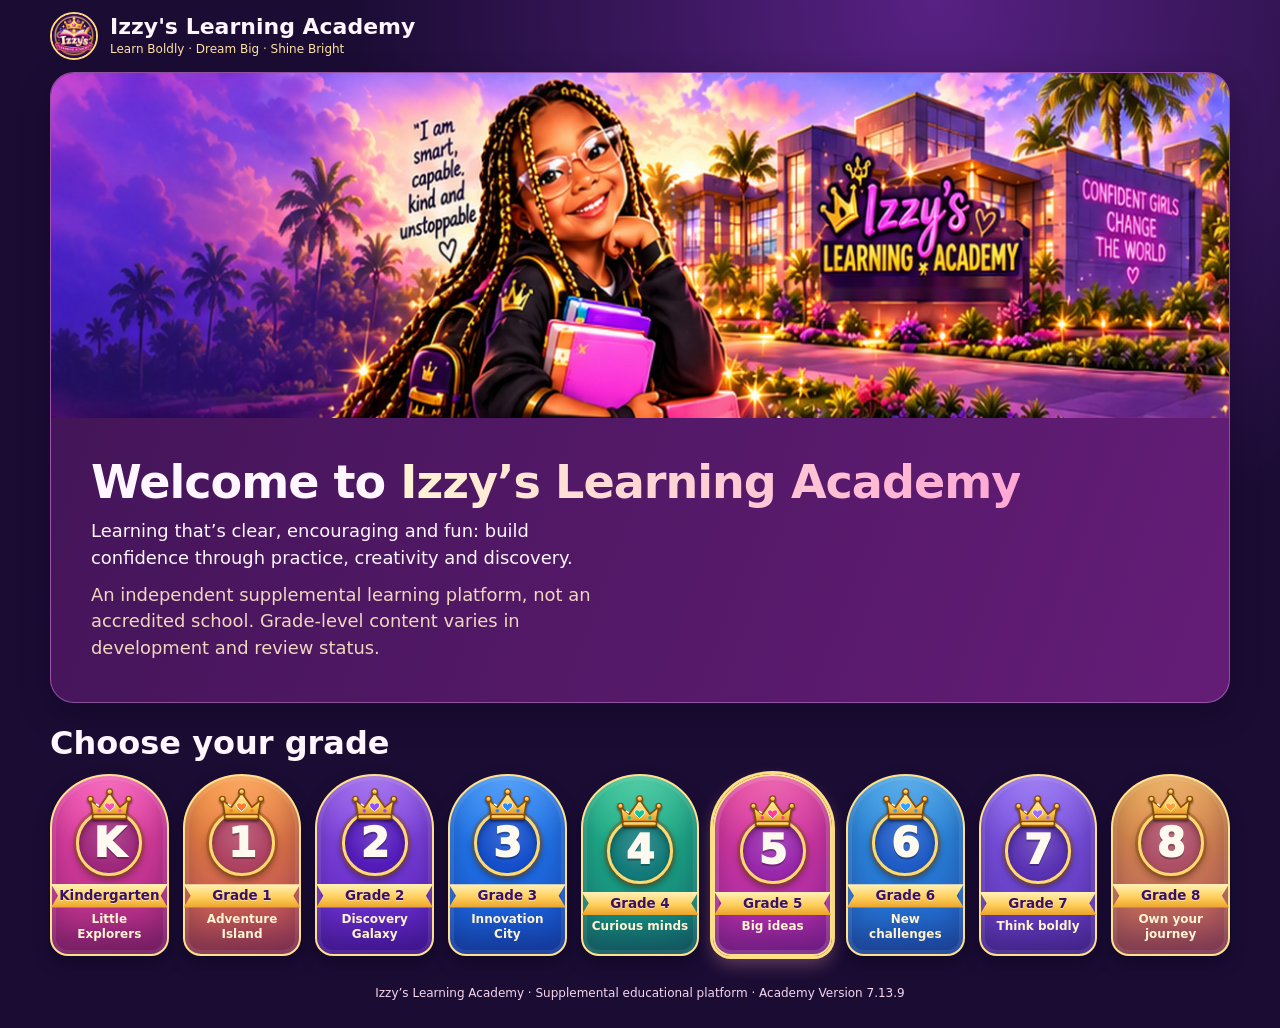
==== index.html @ f44426f5 "V7.13.9: wider Izzy picture in the Level circle (it was too zoomed in) The Level chip's picture was " ====
<!doctype html><html lang="en"><head><meta charset="utf-8"><meta name="viewport" content="width=device-width,initial-scale=1,viewport-fit=cover"><meta name="color-scheme" content="dark"><title>Welcome • Izzy's Learning Academy</title><meta name="description" content="Izzy's Learning Academy: choose your grade, Kindergarten to Grade 8. An independent supplemental learning platform, not an accredited school."><style>
/* V7.13.1 Welcome (Dad, Oct 23–26): one short page. Header → the full Izzy scene with the welcome → one "Choose your grade" grid of gold-crown grade badges (Dad chose B, Oct 26). */
:root{--bg:#1b0c34;--panel:#2a1248;--text:#fff6ff;--muted:#e5ccf2;--gold:#ffdb83;--focus:#fff0a6;color-scheme:dark}
*{box-sizing:border-box}body{margin:0;background:radial-gradient(circle at 73% 0%,#582184 0,transparent 42%),var(--bg);color:var(--text);font:500 16px/1.5 system-ui,-apple-system,"Segoe UI",sans-serif}
a{color:inherit;text-decoration:none}a:focus-visible{outline:4px solid var(--focus);outline-offset:3px}
.shell{width:min(1180px,100% - 32px);margin-inline:auto}
.header{padding-block:12px}.identity{display:flex;align-items:center;gap:12px}.identity img{width:48px;height:48px;object-fit:cover;border-radius:50%;border:2px solid #ffd77d}.identity b{display:block;font-size:clamp(17px,2vw,22px);line-height:1.2}.identity small{display:block;font-size:12px;color:#ffe2a3}
.hero{display:grid;grid-template-columns:1fr;border:1px solid #e99df36e;border-radius:24px;overflow:hidden;background:linear-gradient(110deg,#411456,#641d77);box-shadow:0 12px 30px #10052070}
.hero-copy{padding:clamp(20px,3.4vw,40px);display:flex;flex-direction:column;justify-content:center;gap:10px}
.hero h1{font-size:clamp(30px,3.6vw,48px);line-height:1.08;letter-spacing:-1px;margin:0;text-wrap:balance}.hero h1 span{background:linear-gradient(100deg,#fff5d5,#ffa7d4);-webkit-background-clip:text;background-clip:text;color:transparent}
.hero p{margin:0;font-size:clamp(15px,1.4vw,18px);max-width:520px}
.fine{font-size:12px;color:#ffe7c7;opacity:.92}
.hero{align-items:center}.hero picture,.hero img{display:block;width:100%;height:auto}.hero picture{align-self:stretch;display:flex;align-items:center;background:#2b1047} /* the whole scene at its own shape, never cropped or stretched */
.choose{margin:22px 0 10px}.choose h2{margin:0 0 12px;font-size:clamp(22px,3vw,32px);line-height:1.15}
.grades{display:grid;grid-template-columns:repeat(9,minmax(0,1fr));gap:12px}
.gradecard{position:relative;display:flex;flex-direction:column;align-items:center;justify-content:center;text-align:center;aspect-ratio:1;padding:8px;border-radius:18px;overflow:hidden;border:2px solid #f5d99b;background:radial-gradient(circle at 30% 18%,#ffffff40,transparent 55%),linear-gradient(150deg,var(--top),var(--bottom));box-shadow:inset 0 -18px 30px #12052a55,0 6px 14px #07001966;transition:transform .15s,border-color .15s}
.gradecard:hover{transform:translateY(-3px);border-color:#fff6d6}
.gradecard .crown{display:block;width:clamp(22px,2.4vw,30px);height:auto;filter:drop-shadow(0 2px 2px #0006)}
.gradecard .num{display:block;font-weight:950;font-size:clamp(34px,4vw,50px);line-height:1;color:#fff8e0;text-shadow:0 3px 0 #0003,0 0 14px #fff6;margin:2px 0}
.gradecard .label{display:flex;flex-direction:column;gap:1px}
.gradecard .name{font-weight:900;font-size:clamp(12px,1.2vw,15px);line-height:1.15}.gradecard small{font-size:clamp(10.5px,1vw,12.5px);line-height:1.25;color:#fff2c9}
.gradecard.g5{box-shadow:inset 0 -18px 30px #12052a55,0 0 0 3px #ffdf84,0 6px 16px #ffafbd40}
.footer{padding:18px 0 26px;color:#f8d6ec;font-size:12px;text-align:center}
@media(min-width:1101px){.hero picture{order:-1}.gradecard{aspect-ratio:auto;padding:12px 6px}}@media(max-width:1100px){.grades{grid-template-columns:repeat(5,minmax(0,1fr))}}
@media(max-width:760px){.hero{grid-template-columns:1fr}.hero picture{order:-1}.grades{grid-template-columns:repeat(3,minmax(0,1fr));gap:10px}}
@media(max-width:430px){.shell{width:min(100% - 24px,1180px)}.hero{border-radius:18px}.hero-copy{padding:16px 16px 18px;gap:8px}.hero h1{font-size:27px}.hero p{font-size:15px}.gradecard{border-radius:14px}.gradecard .num{font-size:38px}.gradecard .name{font-size:12.5px}.gradecard small{font-size:10.5px}}
@media(prefers-reduced-motion:reduce){.gradecard{transition:none}.gradecard:hover{transform:none}}

/* V7.13.4 royal crest grade badges */
.grades{gap:14px}
.gradecard{position:relative;display:flex;flex-direction:column;align-items:center;text-align:center;padding:10px 6px 12px;border-radius:50% 50% 18px 18px / 54px 54px 18px 18px;overflow:visible;
 border:2px solid #ffe08c;background:radial-gradient(120% 70% at 50% 0%,#ffffff38,transparent 60%),linear-gradient(170deg,var(--top),var(--bottom));
 box-shadow:inset 0 0 0 4px #ffffff14,inset 0 -22px 30px #12052a55,0 8px 16px #07001970;transition:transform .15s,box-shadow .15s;min-height:0;aspect-ratio:auto}
.gradecard:hover{transform:translateY(-3px);box-shadow:inset 0 0 0 4px #ffffff22,inset 0 -22px 30px #12052a55,0 12px 22px #07001990}
.gradecard .crest-crown{display:block;width:clamp(38px,46%,54px);height:auto;margin:2px 0 -10px;position:relative;z-index:2;filter:drop-shadow(0 2px 1px #0007)}
.gradecard .medal{display:grid;place-items:center;width:clamp(58px,64%,76px);aspect-ratio:1;border-radius:50%;
 background:radial-gradient(circle at 50% 38%,#ffffff2b,transparent 62%),radial-gradient(circle,var(--bottom) 60%,#00000040 100%);
 border:3px solid #ffd970;box-shadow:0 0 0 3px #8a4b0566,inset 0 3px 6px #0005,0 4px 8px #0006}
.gradecard .num{display:block;font-weight:950;font-size:clamp(30px,3.2vw,42px);line-height:1;color:#fffaf0;text-shadow:0 2px 0 #0004;margin:0}
.gradecard .label{display:flex;flex-direction:column;align-items:center;gap:4px;width:100%;margin-top:8px}
.gradecard .name{position:relative;display:block;width:calc(100% + 14px);padding:4px 8px;font-weight:900;font-size:clamp(11.5px,1.05vw,13.5px);line-height:1.15;color:#3a1064;
 background:linear-gradient(180deg,#fff1b8,#ffcf5c 55%,#eaa22a);clip-path:polygon(0 0,100% 0,94% 50%,100% 100%,0 100%,6% 50%);text-shadow:0 1px 0 #fff8}
.gradecard small{font-size:clamp(10.5px,.95vw,12px);line-height:1.25;color:#fff3d1;font-weight:700}
.gradecard.g5{box-shadow:inset 0 0 0 4px #ffffff22,inset 0 -22px 30px #12052a55,0 0 0 3px #ffdf84,0 8px 18px #ffafbd50}
@media(max-width:430px){.gradecard .num{font-size:34px}.gradecard .name{font-size:12px}.gradecard small{font-size:10.5px}.gradecard{border-radius:50% 50% 14px 14px / 44px 44px 14px 14px}}
@media(prefers-reduced-motion:reduce){.gradecard{transition:none}.gradecard:hover{transform:none}}
</style></head><body>
<header class="header"><div class="shell identity"><img src="assets/academy-logo.png" alt="Izzy's Learning Academy logo" width="48" height="48"><div><b>Izzy's Learning Academy</b><small>Learn Boldly · Dream Big · Shine Bright</small></div></div></header>
<main class="shell">
<section class="hero" aria-label="Welcome"><div class="hero-copy"><h1>Welcome to <span>Izzy’s Learning Academy</span></h1><p>Learning that’s clear, encouraging and fun: build confidence through practice, creativity and discovery.</p><p class="fine">An independent supplemental learning platform, not an accredited school. Grade-level content varies in development and review status.</p></div>
<picture><img src="assets/dash/g5-banner.jpg" width="2400" height="703" alt="Izzy smiling with her books in front of the Academy campus at sunset"></picture></section>
<svg width="0" height="0" style="position:absolute" aria-hidden="true" focusable="false"><defs><linearGradient id="ilaGold" x1="0" y1="0" x2="0" y2="1"><stop offset="0" stop-color="#fff3bf"/><stop offset=".45" stop-color="#ffd25e"/><stop offset="1" stop-color="#d98a14"/></linearGradient><symbol id="ilaCrown" viewBox="0 0 64 44"><path d="M6 16l12 10 14-20 14 20 12-10-4 24H10z" fill="url(#ilaGold)" stroke="#8a4b05" stroke-width="2.2" stroke-linejoin="round"/><rect x="9" y="36" width="46" height="6" rx="3" fill="url(#ilaGold)" stroke="#8a4b05" stroke-width="2"/><circle cx="6" cy="15" r="3.6" fill="url(#ilaGold)" stroke="#8a4b05" stroke-width="1.8"/><circle cx="32" cy="5" r="3.8" fill="url(#ilaGold)" stroke="#8a4b05" stroke-width="1.8"/><circle cx="58" cy="15" r="3.6" fill="url(#ilaGold)" stroke="#8a4b05" stroke-width="1.8"/><path d="M32 22c-3-4-9-1-6 4l6 6 6-6c3-5-3-8-6-4z" fill="currentColor" stroke="#fff" stroke-width="1.2"/><circle cx="18" cy="31" r="2.4" fill="currentColor"/><circle cx="46" cy="31" r="2.4" fill="currentColor"/><path d="M14 22l3 2" stroke="#fffbe6" stroke-width="2" stroke-linecap="round"/></symbol></defs></svg><section class="choose" id="choose" aria-labelledby="chooseLabel"><h2 id="chooseLabel">Choose your grade</h2><div class="grades">
<a class="gradecard" style="--top:#f948b0;--bottom:#9f287c" href="academy.html?grade=K" aria-label="Open the Kindergarten dashboard"><svg class="crest-crown" viewBox="0 0 64 44" style="color:#ff4fae" aria-hidden="true"><use href="#ilaCrown"/></svg><span class="medal" aria-hidden="true"><span class="num">K</span></span><span class="label"><span class="name">Kindergarten</span><small>Little Explorers</small></span></a>
<a class="gradecard" style="--top:#ff9735;--bottom:#ae4262" href="academy.html?grade=1" aria-label="Open the Grade 1 dashboard"><svg class="crest-crown" viewBox="0 0 64 44" style="color:#ff7a2f" aria-hidden="true"><use href="#ilaCrown"/></svg><span class="medal" aria-hidden="true"><span class="num">1</span></span><span class="label"><span class="name">Grade 1</span><small>Adventure Island</small></span></a>
<a class="gradecard" style="--top:#9457ed;--bottom:#531bba" href="academy.html?grade=2" aria-label="Open the Grade 2 dashboard"><svg class="crest-crown" viewBox="0 0 64 44" style="color:#8f52ff" aria-hidden="true"><use href="#ilaCrown"/></svg><span class="medal" aria-hidden="true"><span class="num">2</span></span><span class="label"><span class="name">Grade 2</span><small>Discovery Galaxy</small></span></a>
<a class="gradecard" style="--top:#298afa;--bottom:#154fcb" href="academy.html?grade=3" aria-label="Open the Grade 3 dashboard"><svg class="crest-crown" viewBox="0 0 64 44" style="color:#2a8bff" aria-hidden="true"><use href="#ilaCrown"/></svg><span class="medal" aria-hidden="true"><span class="num">3</span></span><span class="label"><span class="name">Grade 3</span><small>Innovation City</small></span></a>
<a class="gradecard" style="--top:#25c38e;--bottom:#127a79" href="academy.html?grade=4" aria-label="Open the Grade 4 dashboard"><svg class="crest-crown" viewBox="0 0 64 44" style="color:#19c29a" aria-hidden="true"><use href="#ilaCrown"/></svg><span class="medal" aria-hidden="true"><span class="num">4</span></span><span class="label"><span class="name">Grade 4</span><small>Curious minds</small></span></a>
<a class="gradecard g5" style="--top:#ee3f9a;--bottom:#9827ab" href="academy.html" aria-label="Open the Grade 5 dashboard"><svg class="crest-crown" viewBox="0 0 64 44" style="color:#ff3d93" aria-hidden="true"><use href="#ilaCrown"/></svg><span class="medal" aria-hidden="true"><span class="num">5</span></span><span class="label"><span class="name">Grade 5</span><small>Big ideas</small></span></a>
<a class="gradecard" style="--top:#329ce6;--bottom:#1f5cc6" href="academy.html?grade=6" aria-label="Open the Grade 6 dashboard"><svg class="crest-crown" viewBox="0 0 64 44" style="color:#2fa3ff" aria-hidden="true"><use href="#ilaCrown"/></svg><span class="medal" aria-hidden="true"><span class="num">6</span></span><span class="label"><span class="name">Grade 6</span><small>New challenges</small></span></a>
<a class="gradecard" style="--top:#8960f4;--bottom:#5931b3" href="academy.html?grade=7" aria-label="Open the Grade 7 dashboard"><svg class="crest-crown" viewBox="0 0 64 44" style="color:#9a6bff" aria-hidden="true"><use href="#ilaCrown"/></svg><span class="medal" aria-hidden="true"><span class="num">7</span></span><span class="label"><span class="name">Grade 7</span><small>Think boldly</small></span></a>
<a class="gradecard" style="--top:#eba342;--bottom:#ad4f66" href="academy.html?grade=8" aria-label="Open the Grade 8 dashboard"><svg class="crest-crown" viewBox="0 0 64 44" style="color:#ff9f3a" aria-hidden="true"><use href="#ilaCrown"/></svg><span class="medal" aria-hidden="true"><span class="num">8</span></span><span class="label"><span class="name">Grade 8</span><small>Own your journey</small></span></a>
</div></section></main>
<footer class="footer">Izzy’s Learning Academy · Supplemental educational platform · Academy Version 7.13.9</footer></body></html>
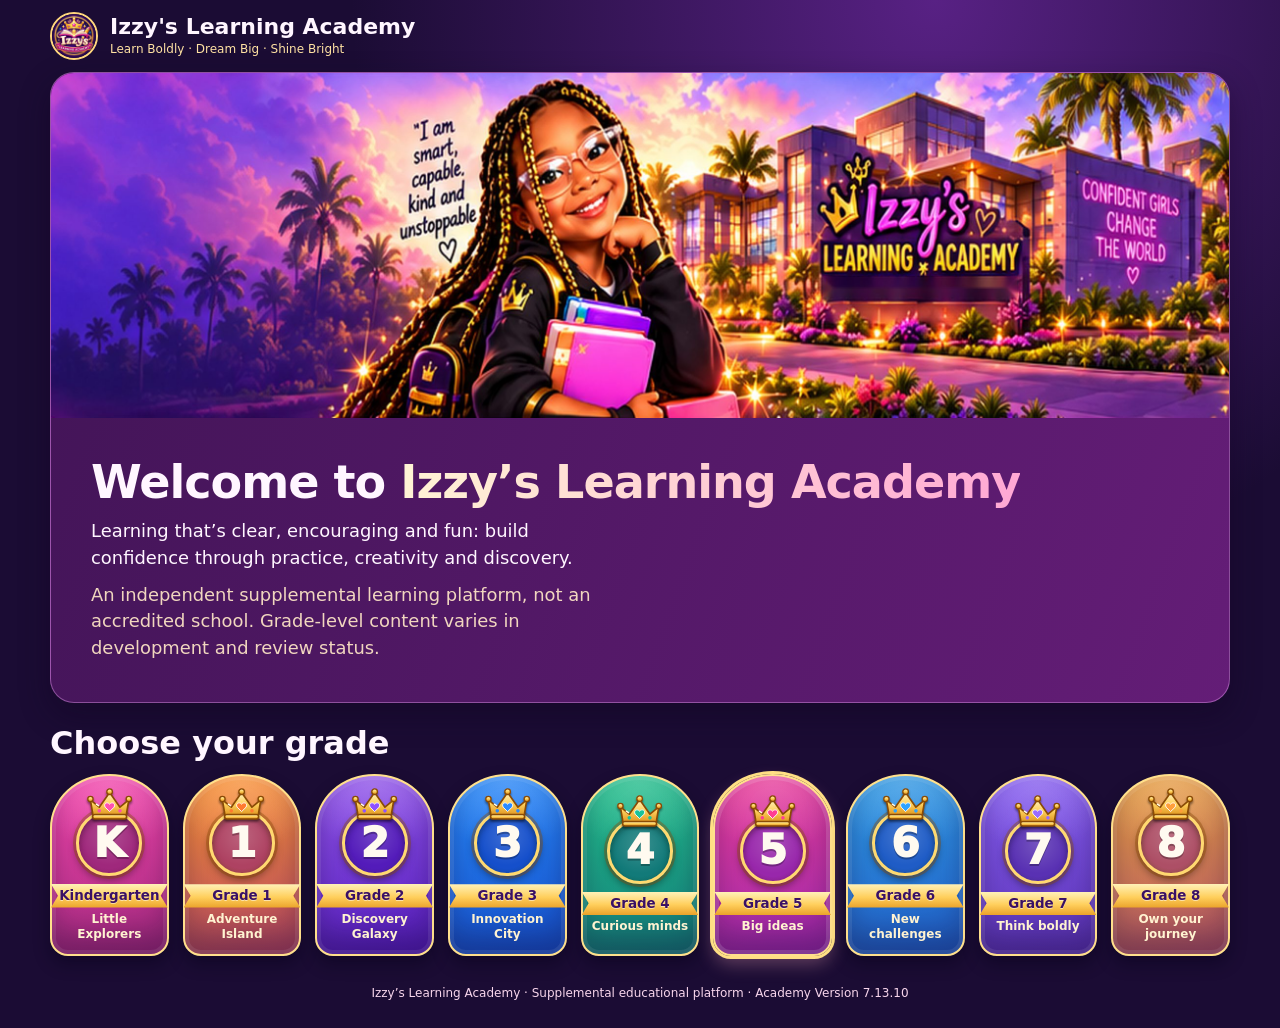
==== commit f75b3940: "V7.13.10: new Grade 4, 6, 7, 8 banners with Izzy growing up - Grade 4 Discovery Garden, Grade 6 Make" ====
--- a/index.html
+++ b/index.html
@@ -60,4 +60,4 @@
 <a class="gradecard" style="--top:#8960f4;--bottom:#5931b3" href="academy.html?grade=7" aria-label="Open the Grade 7 dashboard"><svg class="crest-crown" viewBox="0 0 64 44" style="color:#9a6bff" aria-hidden="true"><use href="#ilaCrown"/></svg><span class="medal" aria-hidden="true"><span class="num">7</span></span><span class="label"><span class="name">Grade 7</span><small>Think boldly</small></span></a>
 <a class="gradecard" style="--top:#eba342;--bottom:#ad4f66" href="academy.html?grade=8" aria-label="Open the Grade 8 dashboard"><svg class="crest-crown" viewBox="0 0 64 44" style="color:#ff9f3a" aria-hidden="true"><use href="#ilaCrown"/></svg><span class="medal" aria-hidden="true"><span class="num">8</span></span><span class="label"><span class="name">Grade 8</span><small>Own your journey</small></span></a>
 </div></section></main>
-<footer class="footer">Izzy’s Learning Academy · Supplemental educational platform · Academy Version 7.13.9</footer></body></html>
+<footer class="footer">Izzy’s Learning Academy · Supplemental educational platform · Academy Version 7.13.10</footer></body></html>
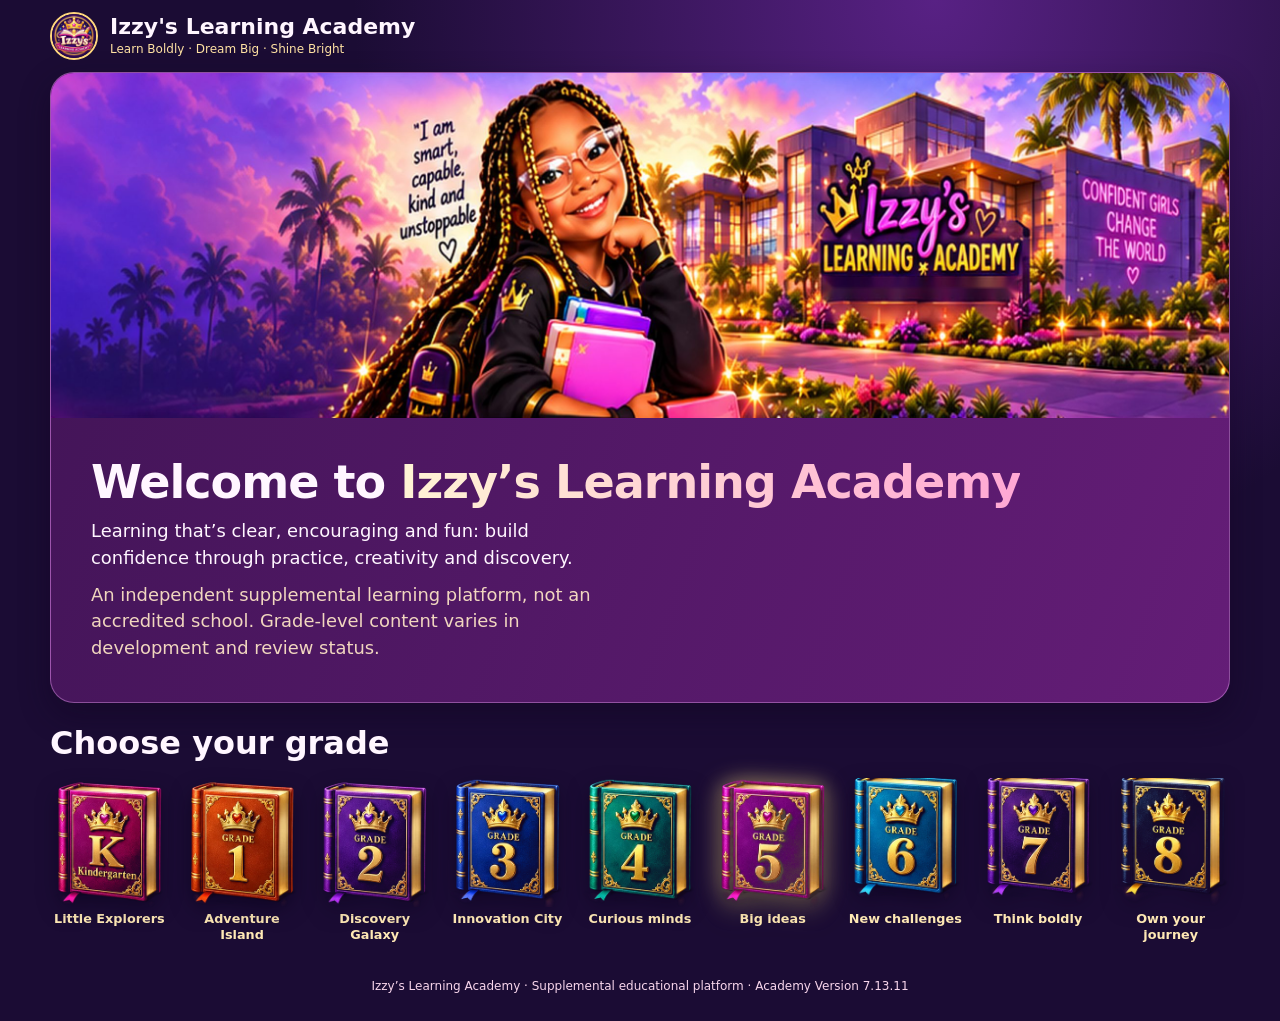
==== commit 5c8b94b2: "V7.13.11: Welcome page grade choices are the Royal Library Books Dad chose Option C: nine 3D hardcov" ====
--- a/index.html
+++ b/index.html
@@ -1,5 +1,5 @@
 <!doctype html><html lang="en"><head><meta charset="utf-8"><meta name="viewport" content="width=device-width,initial-scale=1,viewport-fit=cover"><meta name="color-scheme" content="dark"><title>Welcome • Izzy's Learning Academy</title><meta name="description" content="Izzy's Learning Academy: choose your grade, Kindergarten to Grade 8. An independent supplemental learning platform, not an accredited school."><style>
-/* V7.13.1 Welcome (Dad, Oct 23–26): one short page. Header → the full Izzy scene with the welcome → one "Choose your grade" grid of gold-crown grade badges (Dad chose B, Oct 26). */
+/* V7.13.1 Welcome (Dad, Oct 23–26): one short page. Header → the full Izzy scene with the welcome → one "Choose your grade" grid of gold-crown grade badges (Dad chose B, Oct 26; V7.13.11: the Royal Library Books, Oct 28). */
 :root{--bg:#1b0c34;--panel:#2a1248;--text:#fff6ff;--muted:#e5ccf2;--gold:#ffdb83;--focus:#fff0a6;color-scheme:dark}
 *{box-sizing:border-box}body{margin:0;background:radial-gradient(circle at 73% 0%,#582184 0,transparent 42%),var(--bg);color:var(--text);font:500 16px/1.5 system-ui,-apple-system,"Segoe UI",sans-serif}
 a{color:inherit;text-decoration:none}a:focus-visible{outline:4px solid var(--focus);outline-offset:3px}
@@ -44,20 +44,31 @@
 .gradecard.g5{box-shadow:inset 0 0 0 4px #ffffff22,inset 0 -22px 30px #12052a55,0 0 0 3px #ffdf84,0 8px 18px #ffafbd50}
 @media(max-width:430px){.gradecard .num{font-size:34px}.gradecard .name{font-size:12px}.gradecard small{font-size:10.5px}.gradecard{border-radius:50% 50% 14px 14px / 44px 44px 14px 14px}}
 @media(prefers-reduced-motion:reduce){.gradecard{transition:none}.gradecard:hover{transform:none}}
+
+/* V7.13.11 (Dad, Oct 28): "Use the books for the chicklets" - Option C, the Royal Library Books. Each book is one grade link. */
+.gradecard.gradebook{background:none;border:0;box-shadow:none;border-radius:16px;padding:4px 2px 6px;overflow:visible;justify-content:flex-start}
+.gradecard.gradebook:hover{transform:translateY(-4px) rotate(-1deg);box-shadow:none}
+.gradecard.gradebook .book{display:block;width:100%;max-width:150px;height:auto;filter:drop-shadow(0 8px 10px #07001999);transition:filter .15s}
+.gradecard.gradebook:hover .book,.gradecard.gradebook:focus-visible .book{filter:drop-shadow(0 8px 10px #07001999) drop-shadow(0 0 12px #ffd97088)}
+.gradecard.gradebook .label{margin-top:4px}
+.gradecard.gradebook .name{position:absolute;width:1px;height:1px;overflow:hidden;clip:rect(0 0 0 0);clip-path:inset(50%);white-space:nowrap;padding:0}
+.gradecard.gradebook small{font-size:clamp(11px,1vw,13px);color:#ffe9b5;font-weight:800}
+.gradecard.gradebook.g5{box-shadow:none}.gradecard.gradebook.g5 .book{filter:drop-shadow(0 8px 10px #07001999) drop-shadow(0 0 10px #ffdf84aa)}
+@media(prefers-reduced-motion:reduce){.gradecard.gradebook:hover{transform:none}}
 </style></head><body>
 <header class="header"><div class="shell identity"><img src="assets/academy-logo.png" alt="Izzy's Learning Academy logo" width="48" height="48"><div><b>Izzy's Learning Academy</b><small>Learn Boldly · Dream Big · Shine Bright</small></div></div></header>
 <main class="shell">
 <section class="hero" aria-label="Welcome"><div class="hero-copy"><h1>Welcome to <span>Izzy’s Learning Academy</span></h1><p>Learning that’s clear, encouraging and fun: build confidence through practice, creativity and discovery.</p><p class="fine">An independent supplemental learning platform, not an accredited school. Grade-level content varies in development and review status.</p></div>
 <picture><img src="assets/dash/g5-banner.jpg" width="2400" height="703" alt="Izzy smiling with her books in front of the Academy campus at sunset"></picture></section>
 <svg width="0" height="0" style="position:absolute" aria-hidden="true" focusable="false"><defs><linearGradient id="ilaGold" x1="0" y1="0" x2="0" y2="1"><stop offset="0" stop-color="#fff3bf"/><stop offset=".45" stop-color="#ffd25e"/><stop offset="1" stop-color="#d98a14"/></linearGradient><symbol id="ilaCrown" viewBox="0 0 64 44"><path d="M6 16l12 10 14-20 14 20 12-10-4 24H10z" fill="url(#ilaGold)" stroke="#8a4b05" stroke-width="2.2" stroke-linejoin="round"/><rect x="9" y="36" width="46" height="6" rx="3" fill="url(#ilaGold)" stroke="#8a4b05" stroke-width="2"/><circle cx="6" cy="15" r="3.6" fill="url(#ilaGold)" stroke="#8a4b05" stroke-width="1.8"/><circle cx="32" cy="5" r="3.8" fill="url(#ilaGold)" stroke="#8a4b05" stroke-width="1.8"/><circle cx="58" cy="15" r="3.6" fill="url(#ilaGold)" stroke="#8a4b05" stroke-width="1.8"/><path d="M32 22c-3-4-9-1-6 4l6 6 6-6c3-5-3-8-6-4z" fill="currentColor" stroke="#fff" stroke-width="1.2"/><circle cx="18" cy="31" r="2.4" fill="currentColor"/><circle cx="46" cy="31" r="2.4" fill="currentColor"/><path d="M14 22l3 2" stroke="#fffbe6" stroke-width="2" stroke-linecap="round"/></symbol></defs></svg><section class="choose" id="choose" aria-labelledby="chooseLabel"><h2 id="chooseLabel">Choose your grade</h2><div class="grades">
-<a class="gradecard" style="--top:#f948b0;--bottom:#9f287c" href="academy.html?grade=K" aria-label="Open the Kindergarten dashboard"><svg class="crest-crown" viewBox="0 0 64 44" style="color:#ff4fae" aria-hidden="true"><use href="#ilaCrown"/></svg><span class="medal" aria-hidden="true"><span class="num">K</span></span><span class="label"><span class="name">Kindergarten</span><small>Little Explorers</small></span></a>
-<a class="gradecard" style="--top:#ff9735;--bottom:#ae4262" href="academy.html?grade=1" aria-label="Open the Grade 1 dashboard"><svg class="crest-crown" viewBox="0 0 64 44" style="color:#ff7a2f" aria-hidden="true"><use href="#ilaCrown"/></svg><span class="medal" aria-hidden="true"><span class="num">1</span></span><span class="label"><span class="name">Grade 1</span><small>Adventure Island</small></span></a>
-<a class="gradecard" style="--top:#9457ed;--bottom:#531bba" href="academy.html?grade=2" aria-label="Open the Grade 2 dashboard"><svg class="crest-crown" viewBox="0 0 64 44" style="color:#8f52ff" aria-hidden="true"><use href="#ilaCrown"/></svg><span class="medal" aria-hidden="true"><span class="num">2</span></span><span class="label"><span class="name">Grade 2</span><small>Discovery Galaxy</small></span></a>
-<a class="gradecard" style="--top:#298afa;--bottom:#154fcb" href="academy.html?grade=3" aria-label="Open the Grade 3 dashboard"><svg class="crest-crown" viewBox="0 0 64 44" style="color:#2a8bff" aria-hidden="true"><use href="#ilaCrown"/></svg><span class="medal" aria-hidden="true"><span class="num">3</span></span><span class="label"><span class="name">Grade 3</span><small>Innovation City</small></span></a>
-<a class="gradecard" style="--top:#25c38e;--bottom:#127a79" href="academy.html?grade=4" aria-label="Open the Grade 4 dashboard"><svg class="crest-crown" viewBox="0 0 64 44" style="color:#19c29a" aria-hidden="true"><use href="#ilaCrown"/></svg><span class="medal" aria-hidden="true"><span class="num">4</span></span><span class="label"><span class="name">Grade 4</span><small>Curious minds</small></span></a>
-<a class="gradecard g5" style="--top:#ee3f9a;--bottom:#9827ab" href="academy.html" aria-label="Open the Grade 5 dashboard"><svg class="crest-crown" viewBox="0 0 64 44" style="color:#ff3d93" aria-hidden="true"><use href="#ilaCrown"/></svg><span class="medal" aria-hidden="true"><span class="num">5</span></span><span class="label"><span class="name">Grade 5</span><small>Big ideas</small></span></a>
-<a class="gradecard" style="--top:#329ce6;--bottom:#1f5cc6" href="academy.html?grade=6" aria-label="Open the Grade 6 dashboard"><svg class="crest-crown" viewBox="0 0 64 44" style="color:#2fa3ff" aria-hidden="true"><use href="#ilaCrown"/></svg><span class="medal" aria-hidden="true"><span class="num">6</span></span><span class="label"><span class="name">Grade 6</span><small>New challenges</small></span></a>
-<a class="gradecard" style="--top:#8960f4;--bottom:#5931b3" href="academy.html?grade=7" aria-label="Open the Grade 7 dashboard"><svg class="crest-crown" viewBox="0 0 64 44" style="color:#9a6bff" aria-hidden="true"><use href="#ilaCrown"/></svg><span class="medal" aria-hidden="true"><span class="num">7</span></span><span class="label"><span class="name">Grade 7</span><small>Think boldly</small></span></a>
-<a class="gradecard" style="--top:#eba342;--bottom:#ad4f66" href="academy.html?grade=8" aria-label="Open the Grade 8 dashboard"><svg class="crest-crown" viewBox="0 0 64 44" style="color:#ff9f3a" aria-hidden="true"><use href="#ilaCrown"/></svg><span class="medal" aria-hidden="true"><span class="num">8</span></span><span class="label"><span class="name">Grade 8</span><small>Own your journey</small></span></a>
+<a class="gradecard gradebook" href="academy.html?grade=K" aria-label="Open the Kindergarten dashboard"><img class="book" src="assets/welcome/book-k.webp" alt="" width="255" height="288"><span class="label"><span class="name">Kindergarten</span><small>Little Explorers</small></span></a>
+<a class="gradecard gradebook" href="academy.html?grade=1" aria-label="Open the Grade 1 dashboard"><img class="book" src="assets/welcome/book-1.webp" alt="" width="255" height="288"><span class="label"><span class="name">Grade 1</span><small>Adventure Island</small></span></a>
+<a class="gradecard gradebook" href="academy.html?grade=2" aria-label="Open the Grade 2 dashboard"><img class="book" src="assets/welcome/book-2.webp" alt="" width="255" height="288"><span class="label"><span class="name">Grade 2</span><small>Discovery Galaxy</small></span></a>
+<a class="gradecard gradebook" href="academy.html?grade=3" aria-label="Open the Grade 3 dashboard"><img class="book" src="assets/welcome/book-3.webp" alt="" width="255" height="288"><span class="label"><span class="name">Grade 3</span><small>Innovation City</small></span></a>
+<a class="gradecard gradebook" href="academy.html?grade=4" aria-label="Open the Grade 4 dashboard"><img class="book" src="assets/welcome/book-4.webp" alt="" width="255" height="288"><span class="label"><span class="name">Grade 4</span><small>Curious minds</small></span></a>
+<a class="gradecard gradebook g5" href="academy.html" aria-label="Open the Grade 5 dashboard"><img class="book" src="assets/welcome/book-5.webp" alt="" width="255" height="288"><span class="label"><span class="name">Grade 5</span><small>Big ideas</small></span></a>
+<a class="gradecard gradebook" href="academy.html?grade=6" aria-label="Open the Grade 6 dashboard"><img class="book" src="assets/welcome/book-6.webp" alt="" width="255" height="288"><span class="label"><span class="name">Grade 6</span><small>New challenges</small></span></a>
+<a class="gradecard gradebook" href="academy.html?grade=7" aria-label="Open the Grade 7 dashboard"><img class="book" src="assets/welcome/book-7.webp" alt="" width="255" height="288"><span class="label"><span class="name">Grade 7</span><small>Think boldly</small></span></a>
+<a class="gradecard gradebook" href="academy.html?grade=8" aria-label="Open the Grade 8 dashboard"><img class="book" src="assets/welcome/book-8.webp" alt="" width="255" height="288"><span class="label"><span class="name">Grade 8</span><small>Own your journey</small></span></a>
 </div></section></main>
-<footer class="footer">Izzy’s Learning Academy · Supplemental educational platform · Academy Version 7.13.10</footer></body></html>
+<footer class="footer">Izzy’s Learning Academy · Supplemental educational platform · Academy Version 7.13.11</footer></body></html>
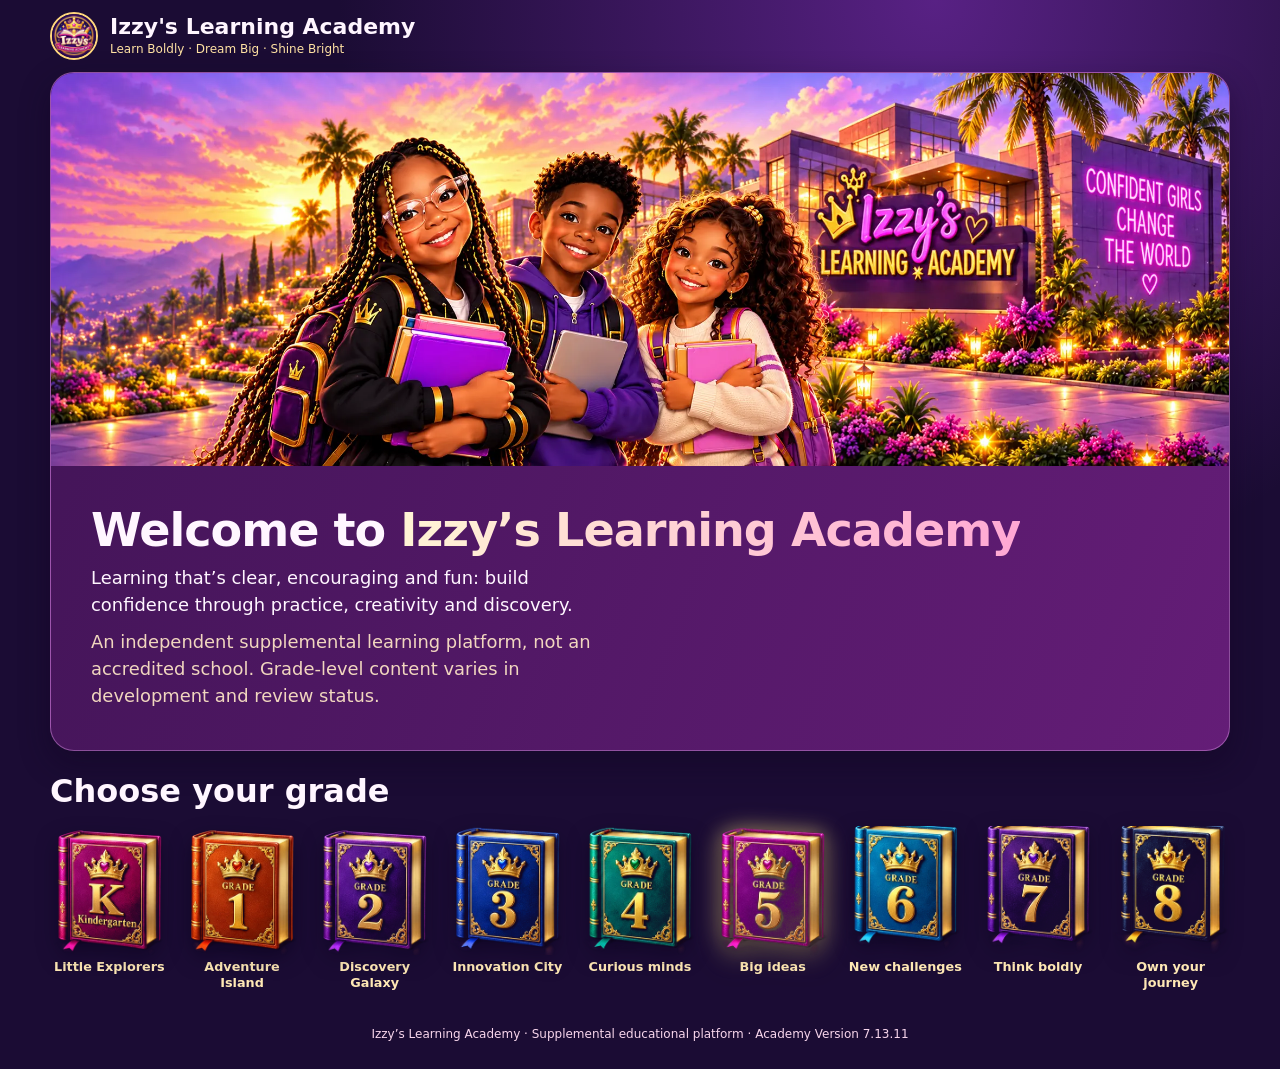
==== commit e12e9f68: "V7.13.11: new Welcome banner, Izzy and two friends at the Academy The Welcome page banner becomes th" ====
--- a/index.html
+++ b/index.html
@@ -55,11 +55,13 @@
 .gradecard.gradebook small{font-size:clamp(11px,1vw,13px);color:#ffe9b5;font-weight:800}
 .gradecard.gradebook.g5{box-shadow:none}.gradecard.gradebook.g5 .book{filter:drop-shadow(0 8px 10px #07001999) drop-shadow(0 0 10px #ffdf84aa)}
 @media(prefers-reduced-motion:reduce){.gradecard.gradebook:hover{transform:none}}
+/* the new banner (Izzy and two friends at the Academy) always sits above the welcome, at its own 3:1 shape */
+.hero picture{order:-1}
 </style></head><body>
 <header class="header"><div class="shell identity"><img src="assets/academy-logo.png" alt="Izzy's Learning Academy logo" width="48" height="48"><div><b>Izzy's Learning Academy</b><small>Learn Boldly · Dream Big · Shine Bright</small></div></div></header>
 <main class="shell">
 <section class="hero" aria-label="Welcome"><div class="hero-copy"><h1>Welcome to <span>Izzy’s Learning Academy</span></h1><p>Learning that’s clear, encouraging and fun: build confidence through practice, creativity and discovery.</p><p class="fine">An independent supplemental learning platform, not an accredited school. Grade-level content varies in development and review status.</p></div>
-<picture><img src="assets/dash/g5-banner.jpg" width="2400" height="703" alt="Izzy smiling with her books in front of the Academy campus at sunset"></picture></section>
+<picture><img src="assets/welcome/izzy-academy-homepage-banner.webp" width="2172" height="724" fetchpriority="high" alt="Izzy and two friends stand with their books outside Izzy’s Learning Academy at sunset, beside its pink-and-gold sign and the wall that says Confident Girls Change the World."></picture></section>
 <svg width="0" height="0" style="position:absolute" aria-hidden="true" focusable="false"><defs><linearGradient id="ilaGold" x1="0" y1="0" x2="0" y2="1"><stop offset="0" stop-color="#fff3bf"/><stop offset=".45" stop-color="#ffd25e"/><stop offset="1" stop-color="#d98a14"/></linearGradient><symbol id="ilaCrown" viewBox="0 0 64 44"><path d="M6 16l12 10 14-20 14 20 12-10-4 24H10z" fill="url(#ilaGold)" stroke="#8a4b05" stroke-width="2.2" stroke-linejoin="round"/><rect x="9" y="36" width="46" height="6" rx="3" fill="url(#ilaGold)" stroke="#8a4b05" stroke-width="2"/><circle cx="6" cy="15" r="3.6" fill="url(#ilaGold)" stroke="#8a4b05" stroke-width="1.8"/><circle cx="32" cy="5" r="3.8" fill="url(#ilaGold)" stroke="#8a4b05" stroke-width="1.8"/><circle cx="58" cy="15" r="3.6" fill="url(#ilaGold)" stroke="#8a4b05" stroke-width="1.8"/><path d="M32 22c-3-4-9-1-6 4l6 6 6-6c3-5-3-8-6-4z" fill="currentColor" stroke="#fff" stroke-width="1.2"/><circle cx="18" cy="31" r="2.4" fill="currentColor"/><circle cx="46" cy="31" r="2.4" fill="currentColor"/><path d="M14 22l3 2" stroke="#fffbe6" stroke-width="2" stroke-linecap="round"/></symbol></defs></svg><section class="choose" id="choose" aria-labelledby="chooseLabel"><h2 id="chooseLabel">Choose your grade</h2><div class="grades">
 <a class="gradecard gradebook" href="academy.html?grade=K" aria-label="Open the Kindergarten dashboard"><img class="book" src="assets/welcome/book-k.webp" alt="" width="255" height="288"><span class="label"><span class="name">Kindergarten</span><small>Little Explorers</small></span></a>
 <a class="gradecard gradebook" href="academy.html?grade=1" aria-label="Open the Grade 1 dashboard"><img class="book" src="assets/welcome/book-1.webp" alt="" width="255" height="288"><span class="label"><span class="name">Grade 1</span><small>Adventure Island</small></span></a>
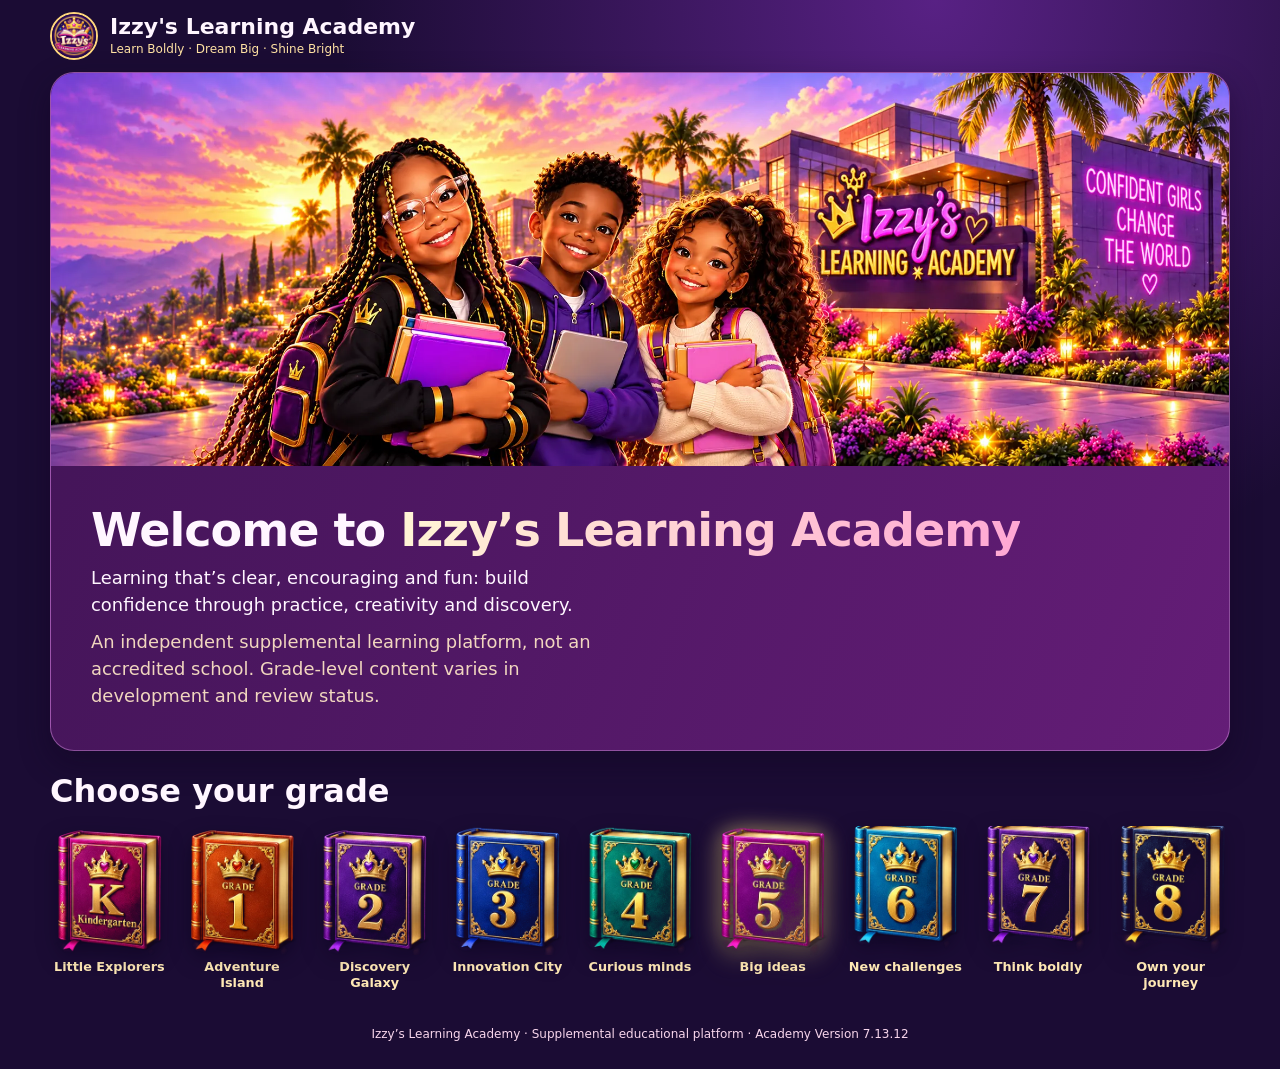
==== commit c19130ab: "V7.13.12: touched-up Kindergarten to Grade 3 banners - k-, g1-, g2-, g3-banner.webp replaced with th" ====
--- a/index.html
+++ b/index.html
@@ -73,4 +73,4 @@
 <a class="gradecard gradebook" href="academy.html?grade=7" aria-label="Open the Grade 7 dashboard"><img class="book" src="assets/welcome/book-7.webp" alt="" width="255" height="288"><span class="label"><span class="name">Grade 7</span><small>Think boldly</small></span></a>
 <a class="gradecard gradebook" href="academy.html?grade=8" aria-label="Open the Grade 8 dashboard"><img class="book" src="assets/welcome/book-8.webp" alt="" width="255" height="288"><span class="label"><span class="name">Grade 8</span><small>Own your journey</small></span></a>
 </div></section></main>
-<footer class="footer">Izzy’s Learning Academy · Supplemental educational platform · Academy Version 7.13.11</footer></body></html>
+<footer class="footer">Izzy’s Learning Academy · Supplemental educational platform · Academy Version 7.13.12</footer></body></html>
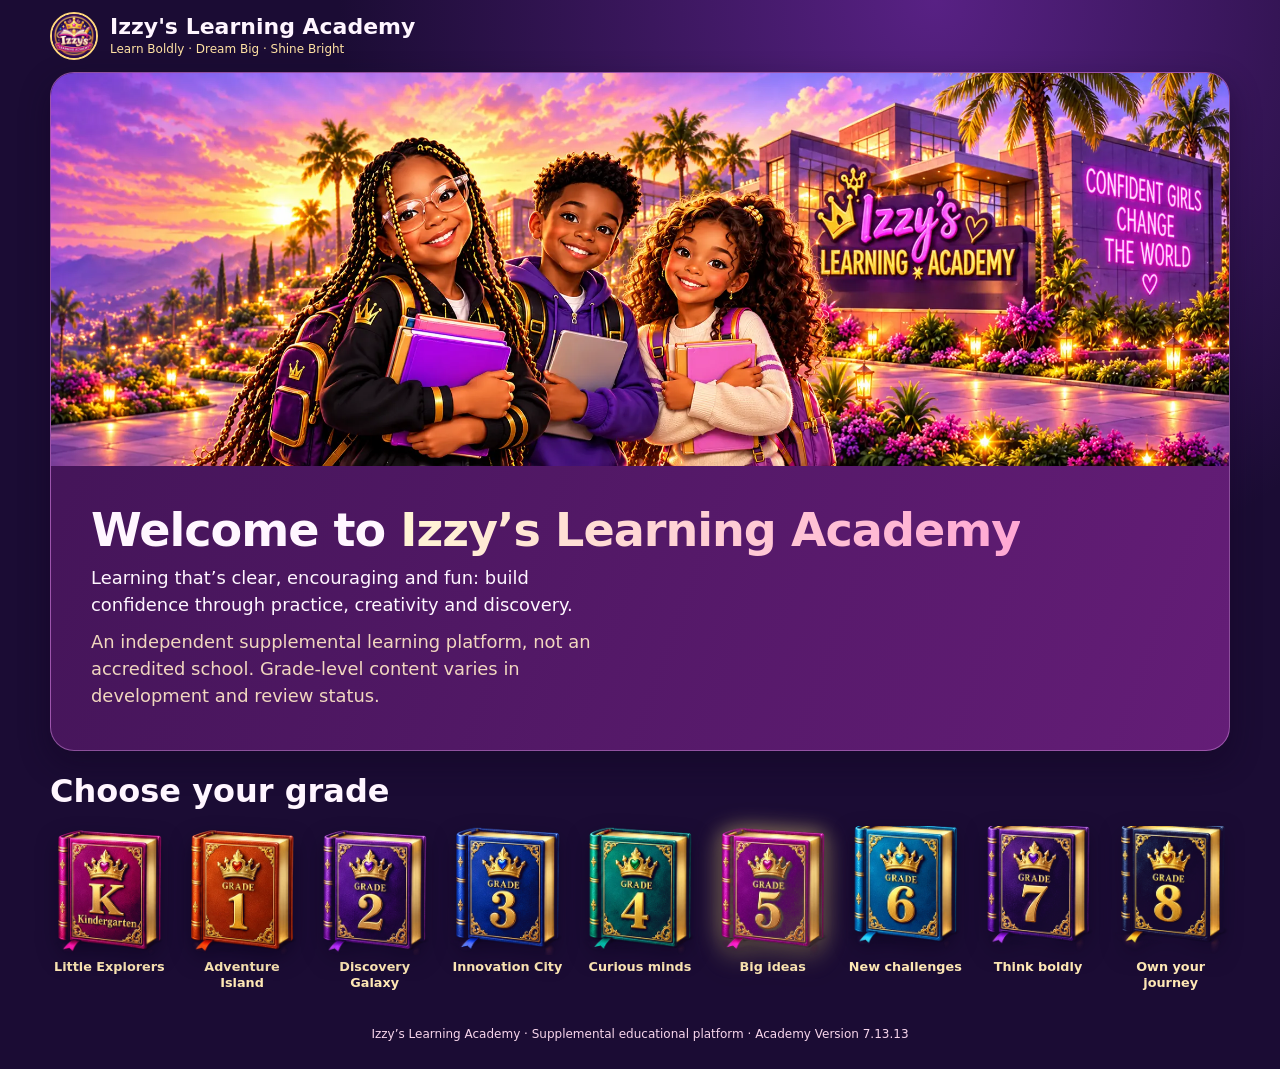
==== commit e638e3d2: "V7.13.13: every grade's lessons in Grade 5's five steps; K-3 lesson bubble; no old-banner flash - K-" ====
--- a/index.html
+++ b/index.html
@@ -73,4 +73,4 @@
 <a class="gradecard gradebook" href="academy.html?grade=7" aria-label="Open the Grade 7 dashboard"><img class="book" src="assets/welcome/book-7.webp" alt="" width="255" height="288"><span class="label"><span class="name">Grade 7</span><small>Think boldly</small></span></a>
 <a class="gradecard gradebook" href="academy.html?grade=8" aria-label="Open the Grade 8 dashboard"><img class="book" src="assets/welcome/book-8.webp" alt="" width="255" height="288"><span class="label"><span class="name">Grade 8</span><small>Own your journey</small></span></a>
 </div></section></main>
-<footer class="footer">Izzy’s Learning Academy · Supplemental educational platform · Academy Version 7.13.12</footer></body></html>
+<footer class="footer">Izzy’s Learning Academy · Supplemental educational platform · Academy Version 7.13.13</footer></body></html>
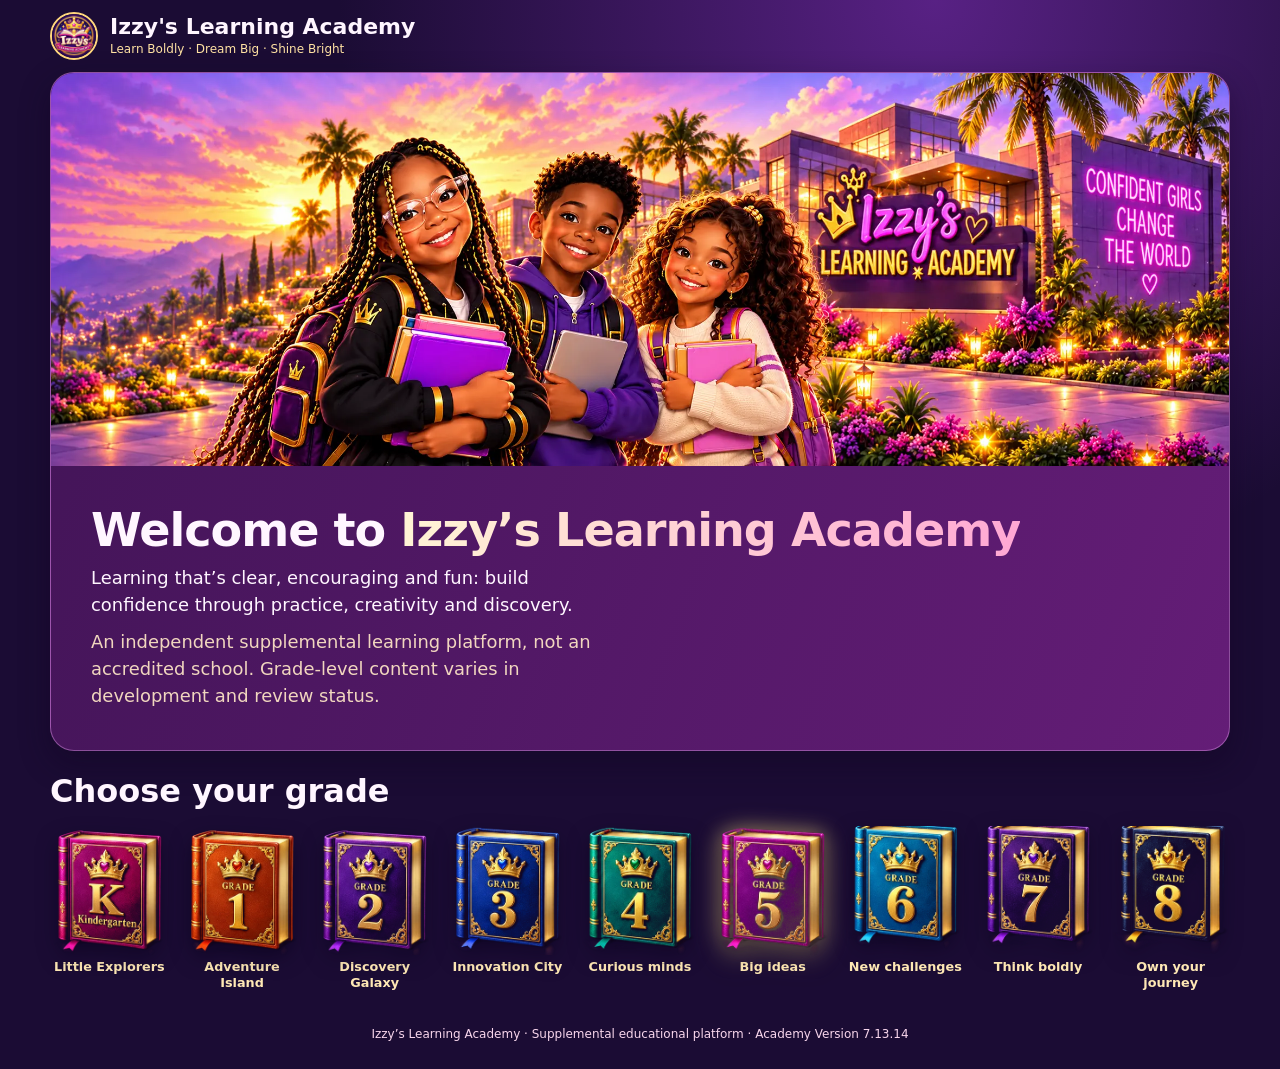
==== commit 8e9a8b2f: "V7.13.14: the expanded Languages section (Language Lessons) Dad, Nov 15: "The language section for a" ====
--- a/index.html
+++ b/index.html
@@ -73,4 +73,4 @@
 <a class="gradecard gradebook" href="academy.html?grade=7" aria-label="Open the Grade 7 dashboard"><img class="book" src="assets/welcome/book-7.webp" alt="" width="255" height="288"><span class="label"><span class="name">Grade 7</span><small>Think boldly</small></span></a>
 <a class="gradecard gradebook" href="academy.html?grade=8" aria-label="Open the Grade 8 dashboard"><img class="book" src="assets/welcome/book-8.webp" alt="" width="255" height="288"><span class="label"><span class="name">Grade 8</span><small>Own your journey</small></span></a>
 </div></section></main>
-<footer class="footer">Izzy’s Learning Academy · Supplemental educational platform · Academy Version 7.13.13</footer></body></html>
+<footer class="footer">Izzy’s Learning Academy · Supplemental educational platform · Academy Version 7.13.14</footer></body></html>
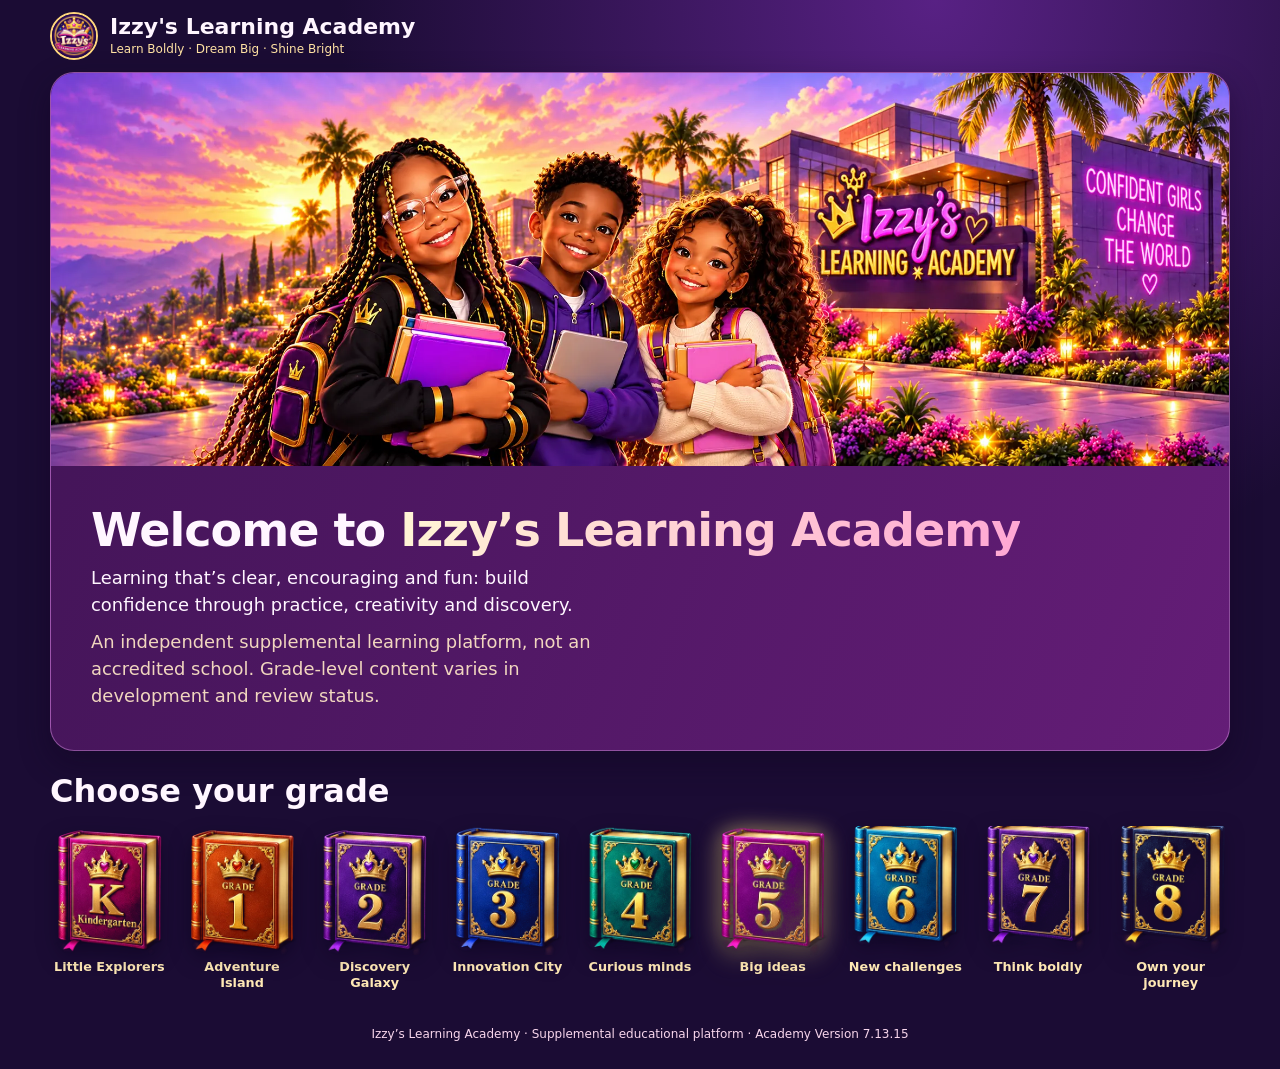
==== commit 98a0c941: "V7.13.15: one Languages section; trophies count language lessons; no ASL choice Dad, Nov 16, answeri" ====
--- a/index.html
+++ b/index.html
@@ -73,4 +73,4 @@
 <a class="gradecard gradebook" href="academy.html?grade=7" aria-label="Open the Grade 7 dashboard"><img class="book" src="assets/welcome/book-7.webp" alt="" width="255" height="288"><span class="label"><span class="name">Grade 7</span><small>Think boldly</small></span></a>
 <a class="gradecard gradebook" href="academy.html?grade=8" aria-label="Open the Grade 8 dashboard"><img class="book" src="assets/welcome/book-8.webp" alt="" width="255" height="288"><span class="label"><span class="name">Grade 8</span><small>Own your journey</small></span></a>
 </div></section></main>
-<footer class="footer">Izzy’s Learning Academy · Supplemental educational platform · Academy Version 7.13.14</footer></body></html>
+<footer class="footer">Izzy’s Learning Academy · Supplemental educational platform · Academy Version 7.13.15</footer></body></html>
